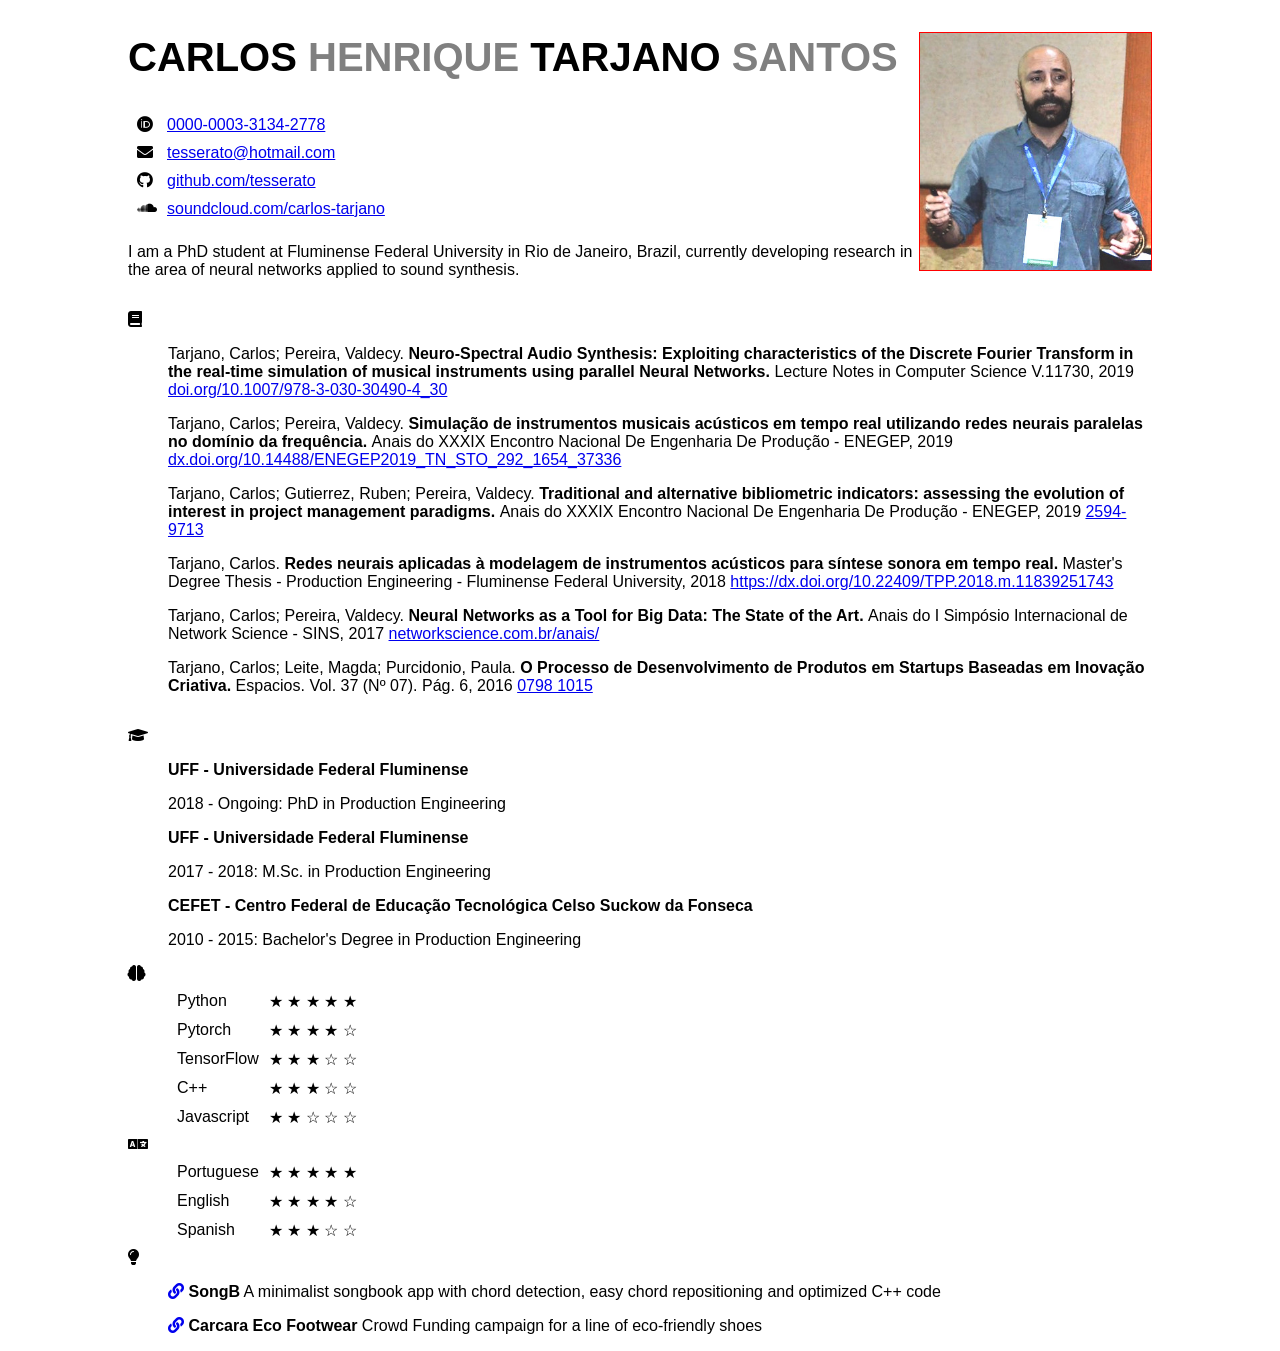
==== index.html @ 4f95ec46 "renamed the html entry point" ====
<!DOCTYPE html>
<!--[if lt IE 7]>      <html class="no-js lt-ie9 lt-ie8 lt-ie7"> <![endif]-->
<!--[if IE 7]>         <html class="no-js lt-ie9 lt-ie8"> <![endif]-->
<!--[if IE 8]>         <html class="no-js lt-ie9"> <![endif]-->
<meta name="viewport" content="width=device-width, initial-scale=1.0">
<html class="no-js">
<!--<![endif]-->

<head>
  <meta charset="utf-8">
  <meta http-equiv="X-UA-Compatible" content="IE=edge">
  <title>Carlos Tarjano's Resume</title>
  <meta name="Carlos Tarjano Resume" content="Carlos Tarjano Resume">
  <meta name="viewport" content="width=device-width, initial-scale=1">
  <link rel="stylesheet" href="Resume.css">
  <link rel="stylesheet" href="https://use.fontawesome.com/releases/v5.11.0/css/all.css">
</head>

<body>
  <div class="Top">
    <div class="Intro">
      <h1><span class="MainName">CARLOS</span> HENRIQUE <span class="MainName">TARJANO</span> SANTOS</h1>
      <table>
        <tr>
          <td><i class="fab fa-orcid"></i></td>
          <td><a href="https://orcid.org/0000-0003-3134-2778">0000-0003-3134-2778</a></td>
        </tr>
        <tr>
          <td><i class="fa fa-envelope"></i></td>
          <td><a href="mailto:tesserato@hotmail.com">tesserato@hotmail.com</a></td>
        </tr>
        <tr>
          <td><i class="fab fa-github"></i></td>
          <td><a href="https://github.com/tesserato">github.com/tesserato</a></td>
        </tr>
        <tr>
          <td><i class="fab fa-soundcloud"></i></td>
          <td><a href="https://soundcloud.com/carlos-tarjano">soundcloud.com/carlos-tarjano</a></td>
        </tr>
      </table>
      <p>
        I am a PhD student at Fluminense Federal University in Rio de Janeiro, Brazil, currently developing research in
        the area of ​​neural networks applied to sound synthesis.
      </p>
    </div>

    <div class="Photo">
      <img src="photo.jpg" alt="Profile Photo" id="pic" />
    </div>
  </div>

  <dl>
    <dt><i class="fas fa-book"></i></dt>
    <dd>
      <p>
        Tarjano, Carlos; Pereira, Valdecy.
        <strong>
          Neuro-Spectral Audio Synthesis: Exploiting characteristics of the Discrete Fourier Transform in the
          real-time simulation of musical instruments using parallel Neural Networks.
        </strong>
        Lecture Notes in Computer Science V.11730, 2019
        <a href="https://doi.org/10.1007/978-3-030-30490-4_30">doi.org/10.1007/978-3-030-30490-4_30</a>
      </p>
    </dd>

    <dd>
      <p>
        Tarjano, Carlos; Pereira, Valdecy.
        <strong>
          Simulação de instrumentos musicais acústicos em tempo real utilizando redes neurais paralelas no domínio da
          frequência.
        </strong>
        Anais do XXXIX Encontro Nacional De Engenharia De Produção - ENEGEP, 2019
        <a
          href="http://dx.doi.org/10.14488/ENEGEP2019_TN_STO_292_1654_37336">dx.doi.org/10.14488/ENEGEP2019_TN_STO_292_1654_37336</a>
      </p>
    </dd>

    <dd>
      <p>
        Tarjano, Carlos; Gutierrez, Ruben; Pereira, Valdecy.
        <strong>
          Traditional and alternative bibliometric indicators: assessing the evolution of interest in project management
          paradigms.
        </strong>
        Anais do XXXIX Encontro Nacional De Engenharia De Produção - ENEGEP, 2019
        <a
          href="http://www.abepro.org.br/publicacoes/index.asp?pesq=ok&ano=2019&area=&pchave=TRADITIONAL+AND+ALTERNATIVE+BIBLIOMETRIC+INDICATORS%3A+ASSESSING+THE+EVOLUTION+OF+INTEREST+IN+PROJECT+MANAGEMENT+PARADIGMS&autor=">2594-9713</a>
      </p>
    </dd>

    <dd>
      <p>
        Tarjano, Carlos.
        <strong>
          Redes neurais aplicadas à modelagem de instrumentos acústicos para síntese sonora em tempo real.
        </strong>
        Master's Degree Thesis - Production Engineering - Fluminense Federal University, 2018
        <a href="https://app.uff.br/riuff/handle/1/7613">https://dx.doi.org/10.22409/TPP.2018.m.11839251743</a>
      </p>
    </dd>

    <dd>
      <p>
        Tarjano, Carlos; Pereira, Valdecy.
        <strong>
          Neural Networks as a Tool for Big Data: The State of the Art.
        </strong>
        Anais do I Simpósio Internacional de Network Science - SINS, 2017
        <a href="http://networkscience.com.br/anais/">networkscience.com.br/anais/</a>
      </p>
    </dd>

    <dd>
      <p>
        Tarjano, Carlos; Leite, Magda; Purcidonio, Paula.
        <strong>
          O Processo de Desenvolvimento de Produtos em Startups Baseadas em Inovação Criativa.
        </strong>
        Espacios. Vol. 37 (Nº 07). Pág. 6, 2016
        <a href="http://www.revistaespacios.com/a16v37n07/16370706.html">0798 1015</a>
      </p>
    </dd>
  </dl>


  <div class="Other"></div>
  <dl>
    <dt><i class="fas fa-graduation-cap"></i></dt>
    <dd>
      <p><strong> UFF - Universidade Federal Fluminense</strong></p>
      <p>2018 - Ongoing: PhD in Production Engineering</p>

      <p><strong> UFF - Universidade Federal Fluminense</strong></p>
      <p>2017 - 2018: M.Sc. in Production Engineering</p>

      <p><strong> CEFET - Centro Federal de Educação Tecnológica Celso Suckow da Fonseca</strong></p>
      <p>2010 - 2015: Bachelor's Degree in Production Engineering</p>
    </dd>

    <dt><i class="fas fa-brain"></i></dt>
    <dd>
      <table>
        <tr>
          <td>
            Python
          </td>
          <td>
            &starf; &starf; &starf; &starf; &starf;
          </td>
        </tr>
        <tr>
          <td>
            Pytorch
          </td>
          <td>
            &starf; &starf; &starf; &starf; &star;
          </td>
        </tr>
        <tr>
          <td>
            TensorFlow
          </td>
          <td>
            &starf; &starf; &starf; &star; &star;
          </td>
        </tr>
        <tr>
          <td>
            C++
          </td>
          <td>
            &starf; &starf; &starf; &star; &star;
          </td>
        </tr>
        <tr>
          <td>
            Javascript
          </td>
          <td>
            &starf; &starf; &star; &star; &star;
          </td>
        </tr>
      </table>
    </dd>

    <dt><i class="fas fa-language"></i></dt>
    <dd>
      <table>
        <tr>
          <td>
            Portuguese
          </td>
          <td>
            &starf; &starf; &starf; &starf; &starf;
          </td>
        </tr>
        <tr>
          <td>
            English
          </td>
          <td>
            &starf; &starf; &starf; &starf; &star;
          </td>
        </tr>
        <tr>
          <td>
            Spanish
          </td>
          <td>
            &starf; &starf; &starf; &star; &star;
          </td>
        </tr>
      </table>
    </dd>


    <dt><i class="fas fa-lightbulb"></i></dt>
    <dd>
      <p>
        <a href="https://songbapp.github.io/"><i class="fas fa-link"></i></a>
        <strong> SongB</strong>
        A minimalist songbook app with chord detection, easy chord repositioning and optimized C++ code
      </p>
    </dd>

    <dd>
      <p>
        <a href="https://www.kickante.com.br/campanhas/pre-venda-carcara-eco-footwear"><i class="fas fa-link"></i></a>
        <strong> Carcara Eco Footwear</strong>
        Crowd Funding campaign for a line of eco-friendly shoes
      </p>
    </dd>
    </div>
    <!-- <script src="" async defer></script> -->
</body>

</html>
---- Resume.css ----
* {
  box-sizing: border-box;
}

body{
  margin-left: 10%;
  margin-right:10%;
  font-family: Arial, Helvetica, sans-serif;
  font-size: medium;
}
h1{
  font-size: 2.5em;
  color: gray;
}

.MainName{
  color: black;
}

.Top{
  display: flex;
  /* margin-left: 4%; */
  /* border: 3px solid red; */

}

.Intro{
  display: flex;
  flex-direction: column;
  justify-content: space-between;
  align-items: flex-start;
  /* border: 1px solid red; */
}

.Other{
  display: flex;
  flex-direction: column;
  justify-content: space-between;
  align-items: center;
  /* border: 1px solid red; */
}

.Photo{
  display: flex;
  justify-content:center;
  align-items: center;
}

img{
  width: 100%;
  /* float: left; */
  border: 1px solid red;
}

table{
  border-collapse: separate;
  border-spacing: 0.5em;
}


i:hover{
  color: blue;
}
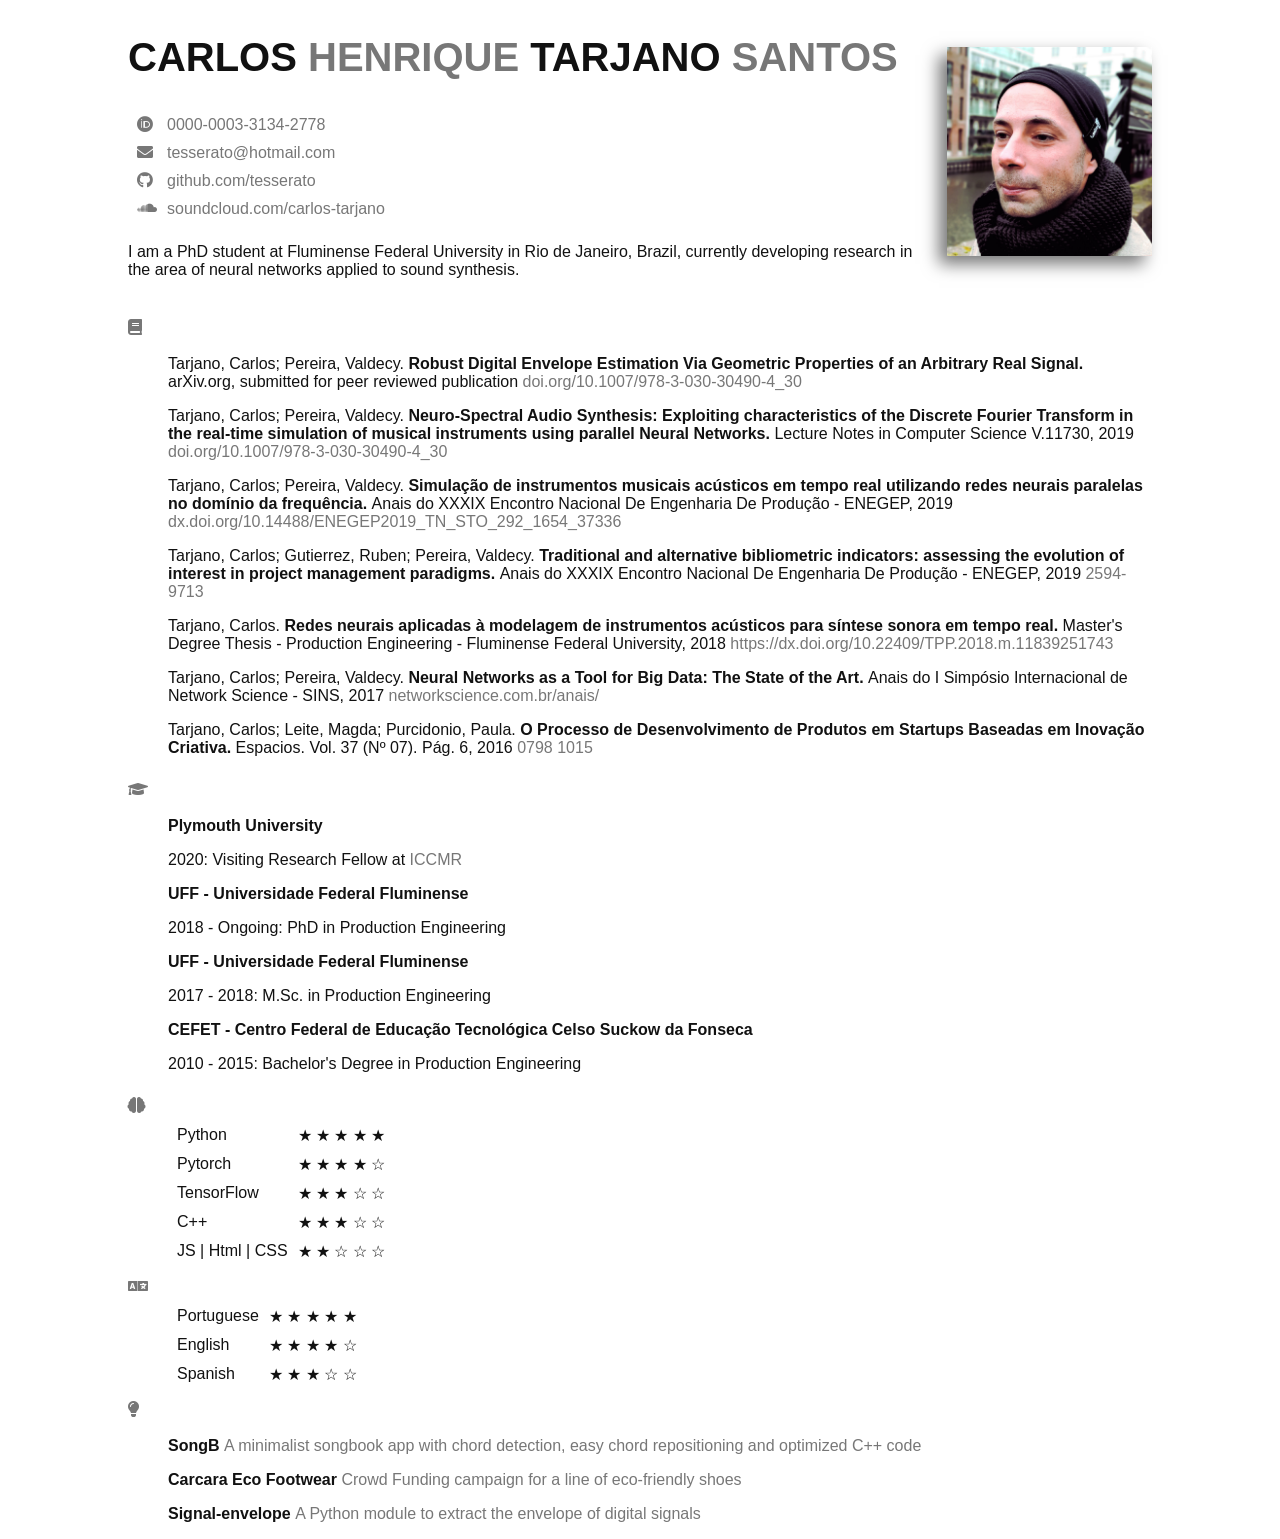
==== commit 1f981023: "added animation + new photo" ====
--- a/index.html
+++ b/index.html
@@ -19,7 +19,7 @@
 <body>
   <div class="Top">
     <div class="Intro">
-      <h1><span class="MainName">CARLOS</span> HENRIQUE <span class="MainName">TARJANO</span> SANTOS</h1>
+      <h1 class="Shadow"><span class="MainName">CARLOS</span> HENRIQUE <span class="MainName">TARJANO</span> SANTOS</h1>
       <table>
         <tr>
           <td><i class="fab fa-orcid"></i></td>
@@ -38,21 +38,33 @@
           <td><a href="https://soundcloud.com/carlos-tarjano">soundcloud.com/carlos-tarjano</a></td>
         </tr>
       </table>
-      <p>
+      <p class="Shadow">
         I am a PhD student at Fluminense Federal University in Rio de Janeiro, Brazil, currently developing research in
         the area of ​​neural networks applied to sound synthesis.
       </p>
     </div>
 
-    <div class="Photo">
-      <img src="photo.jpg" alt="Profile Photo" id="pic" />
-    </div>
+    <!-- <div class="Photo"> -->
+    <img src="photo.jpg" alt="Profile Photo" id="pic" />
+    <!-- </div> -->
   </div>
 
   <dl>
-    <dt><i class="fas fa-book"></i></dt>
-    <dd>
-      <p>
+    <dt><i class="fas fa-book"></i><span class="Explanations">PUBLICATIONS</span></dt>
+
+    <dd>
+      <p class="Shadow">
+        Tarjano, Carlos; Pereira, Valdecy.
+        <strong>
+          Robust Digital Envelope Estimation Via Geometric Properties of an Arbitrary Real Signal.
+        </strong>
+        arXiv.org, submitted for peer reviewed publication
+        <a href="https://arxiv.org/abs/2009.02860">doi.org/10.1007/978-3-030-30490-4_30</a>
+      </p>
+    </dd>
+
+    <dd>
+      <p class="Shadow">
         Tarjano, Carlos; Pereira, Valdecy.
         <strong>
           Neuro-Spectral Audio Synthesis: Exploiting characteristics of the Discrete Fourier Transform in the
@@ -64,7 +76,7 @@
     </dd>
 
     <dd>
-      <p>
+      <p class="Shadow">
         Tarjano, Carlos; Pereira, Valdecy.
         <strong>
           Simulação de instrumentos musicais acústicos em tempo real utilizando redes neurais paralelas no domínio da
@@ -77,7 +89,7 @@
     </dd>
 
     <dd>
-      <p>
+      <p class="Shadow">
         Tarjano, Carlos; Gutierrez, Ruben; Pereira, Valdecy.
         <strong>
           Traditional and alternative bibliometric indicators: assessing the evolution of interest in project management
@@ -90,7 +102,7 @@
     </dd>
 
     <dd>
-      <p>
+      <p class="Shadow">
         Tarjano, Carlos.
         <strong>
           Redes neurais aplicadas à modelagem de instrumentos acústicos para síntese sonora em tempo real.
@@ -101,7 +113,7 @@
     </dd>
 
     <dd>
-      <p>
+      <p class="Shadow">
         Tarjano, Carlos; Pereira, Valdecy.
         <strong>
           Neural Networks as a Tool for Big Data: The State of the Art.
@@ -112,7 +124,7 @@
     </dd>
 
     <dd>
-      <p>
+      <p class="Shadow">
         Tarjano, Carlos; Leite, Magda; Purcidonio, Paula.
         <strong>
           O Processo de Desenvolvimento de Produtos em Startups Baseadas em Inovação Criativa.
@@ -124,24 +136,35 @@
   </dl>
 
 
-  <div class="Other"></div>
   <dl>
-    <dt><i class="fas fa-graduation-cap"></i></dt>
-    <dd>
-      <p><strong> UFF - Universidade Federal Fluminense</strong></p>
-      <p>2018 - Ongoing: PhD in Production Engineering</p>
-
-      <p><strong> UFF - Universidade Federal Fluminense</strong></p>
-      <p>2017 - 2018: M.Sc. in Production Engineering</p>
-
-      <p><strong> CEFET - Centro Federal de Educação Tecnológica Celso Suckow da Fonseca</strong></p>
-      <p>2010 - 2015: Bachelor's Degree in Production Engineering</p>
-    </dd>
-
-    <dt><i class="fas fa-brain"></i></dt>
+    <dt><i class="fas fa-graduation-cap"></i><span class="Explanations">EDUCATION</span></dt>
+    <dd>
+      <div class="Shadow">
+        <p><strong> Plymouth University</strong></p>
+        <p>2020: Visiting Research Fellow at <a
+            href="http://cmr.soc.plymouth.ac.uk/index.php/carlos-tarjano-santos/">ICCMR</a></p>
+      </div>
+
+      <div class="Shadow">
+        <p><strong> UFF - Universidade Federal Fluminense</strong></p>
+        <p>2018 - Ongoing: PhD in Production Engineering</p>
+      </div>
+
+      <div class="Shadow">
+        <p><strong> UFF - Universidade Federal Fluminense</strong></p>
+        <p>2017 - 2018: M.Sc. in Production Engineering</p>
+      </div>
+
+      <div class="Shadow">
+        <p><strong> CEFET - Centro Federal de Educação Tecnológica Celso Suckow da Fonseca</strong></p>
+        <p>2010 - 2015: Bachelor's Degree in Production Engineering</p>
+      </div>
+    </dd>
+
+    <dt><i class="fas fa-brain"></i><span class="Explanations">SKILLS</span></dt>
     <dd>
       <table>
-        <tr>
+        <tr class="Shadow">
           <td>
             Python
           </td>
@@ -149,7 +172,7 @@
             &starf; &starf; &starf; &starf; &starf;
           </td>
         </tr>
-        <tr>
+        <tr class="Shadow">
           <td>
             Pytorch
           </td>
@@ -157,7 +180,7 @@
             &starf; &starf; &starf; &starf; &star;
           </td>
         </tr>
-        <tr>
+        <tr class="Shadow">
           <td>
             TensorFlow
           </td>
@@ -165,7 +188,7 @@
             &starf; &starf; &starf; &star; &star;
           </td>
         </tr>
-        <tr>
+        <tr class="Shadow">
           <td>
             C++
           </td>
@@ -173,9 +196,9 @@
             &starf; &starf; &starf; &star; &star;
           </td>
         </tr>
-        <tr>
-          <td>
-            Javascript
+        <tr class="Shadow">
+          <td>
+            JS | Html | CSS
           </td>
           <td>
             &starf; &starf; &star; &star; &star;
@@ -184,10 +207,10 @@
       </table>
     </dd>
 
-    <dt><i class="fas fa-language"></i></dt>
+    <dt><i class="fas fa-language"></i><span class="Explanations">LANGUAGES</span></dt>
     <dd>
       <table>
-        <tr>
+        <tr class="Shadow">
           <td>
             Portuguese
           </td>
@@ -195,7 +218,7 @@
             &starf; &starf; &starf; &starf; &starf;
           </td>
         </tr>
-        <tr>
+        <tr class="Shadow">
           <td>
             English
           </td>
@@ -203,7 +226,7 @@
             &starf; &starf; &starf; &starf; &star;
           </td>
         </tr>
-        <tr>
+        <tr class="Shadow">
           <td>
             Spanish
           </td>
@@ -215,22 +238,31 @@
     </dd>
 
 
-    <dt><i class="fas fa-lightbulb"></i></dt>
-    <dd>
-      <p>
-        <a href="https://songbapp.github.io/"><i class="fas fa-link"></i></a>
-        <strong> SongB</strong>
-        A minimalist songbook app with chord detection, easy chord repositioning and optimized C++ code
-      </p>
-    </dd>
-
-    <dd>
-      <p>
-        <a href="https://www.kickante.com.br/campanhas/pre-venda-carcara-eco-footwear"><i class="fas fa-link"></i></a>
-        <strong> Carcara Eco Footwear</strong>
-        Crowd Funding campaign for a line of eco-friendly shoes
-      </p>
-    </dd>
+    <dt><i class="fas fa-lightbulb"></i><span class="Explanations">PROJECTS</span></dt>
+    <dd>
+      <p class="Shadow">
+        <strong> SongB </strong>
+        <a href="https://songbapp.github.io/">A minimalist songbook app with chord detection, easy chord repositioning
+          and optimized C++ code</a>
+      </p>
+    </dd>
+
+    <dd>
+      <p class="Shadow">
+        <strong> Carcara Eco Footwear </strong>
+        <a href="https://www.kickante.com.br/campanhas/pre-venda-carcara-eco-footwear">Crowd Funding campaign for a line
+          of eco-friendly shoes</a>
+      </p>
+    </dd>
+
+    <dd>
+      <p class="Shadow">
+        <strong> Signal-envelope </strong>
+        <a href="https://pypi.org/project/signal-envelope/">A Python module to extract the envelope of digital
+          signals</a>
+      </p>
+    </dd>
+
     </div>
     <!-- <script src="" async defer></script> -->
 </body>
--- a/Resume.css
+++ b/Resume.css
@@ -1,27 +1,41 @@
+:root {
+  --background-color: white;
+  --font_color_dark:rgb(17, 17, 17);
+  --font_color_light:rgb(119, 119, 119);
+  --shadow: rgba(119, 119, 119, 0.877);
+}
+
+
 * {
   box-sizing: border-box;
 }
 
 body{
+  background-color:var(--background-color);
   margin-left: 10%;
   margin-right:10%;
   font-family: Arial, Helvetica, sans-serif;
   font-size: medium;
+  color:var(--font_color_dark);
 }
 h1{
   font-size: 2.5em;
-  color: gray;
+  color:var(--font_color_light);
 }
 
 .MainName{
-  color: black;
+  color: var(--font_color_dark);
+  animation-name: lighttodark;
+  animation-duration: 30s;
+  animation-timing-function: ease-in;
 }
 
 .Top{
   display: flex;
+  /* border: 1px solid red; */
+  /* background-color:var(--background-color);   */
+  /* border: 1em solid var(--background-color); */
   /* margin-left: 4%; */
-  /* border: 3px solid red; */
-
 }
 
 .Intro{
@@ -30,26 +44,24 @@
   justify-content: space-between;
   align-items: flex-start;
   /* border: 1px solid red; */
-}
-
-.Other{
-  display: flex;
-  flex-direction: column;
-  justify-content: space-between;
-  align-items: center;
-  /* border: 1px solid red; */
-}
-
-.Photo{
-  display: flex;
-  justify-content:center;
-  align-items: center;
+  /* margin-left: 1em; */
+  margin-right:1em;
 }
 
 img{
-  width: 100%;
-  /* float: left; */
-  border: 1px solid red;
+  margin: auto;
+  height: 20%;
+  width: 20%;
+  box-shadow: -0.5em 0.5em 1em var(--font_color_light);
+  transition: all .8s ease-in-out;
+
+}
+
+img:hover{
+  box-shadow: none;
+  filter: sepia(1) blur(0.02em);
+  height: 19.9%;
+  width: 19.9%;
 }
 
 table{
@@ -57,8 +69,64 @@
   border-spacing: 0.5em;
 }
 
-
-i:hover{
-  color: blue;
+.Shadow{
+  transition: all .8s ease-in-out;
 }
 
+.Shadow:hover{
+  /* background-color: var(--highlight); */
+  text-shadow: -0.05em 0.05em 0.07em var(--font_color_light);
+}
+
+i{
+  color:var(--font_color_light);
+  transition: transform .8s ease-in-out;
+}
+
+i:hover {
+  transform: rotate(360deg);
+}
+
+a {
+  color:var(--font_color_light);
+  text-decoration: none;
+  transition: color .4s ease-in-out;
+}
+
+a:hover{
+  color:var(--font_color_dark);
+}
+
+.Explanations{
+  /* border: 1px solid red; */
+  margin-left: 1em;
+  font-size: x-large;
+  letter-spacing: .3em;
+  color:var(--background-color);
+  /* animation: */
+  animation-name: fade;
+  animation-duration: 10s;
+  animation-delay: 2s;
+  animation-timing-function: ease;
+
+  transition: all .4s ease-in-out;
+}
+
+.Explanations:hover{
+  color:var(--font_color_light);
+  letter-spacing: .7em;
+}
+
+@keyframes fade {
+  0%   {color:var(--background-color);}
+  10%  {color:var(--font_color_dark);}
+  25%  {color:var(--font_color_dark);}
+  50%  {color:var(--font_color_light);}
+  100% {color:var(--background-color);}
+}
+
+@keyframes lighttodark {
+  0%   {color:var(--font_color_light);}
+  100% {color:var(--font_color_dark);}
+
+}
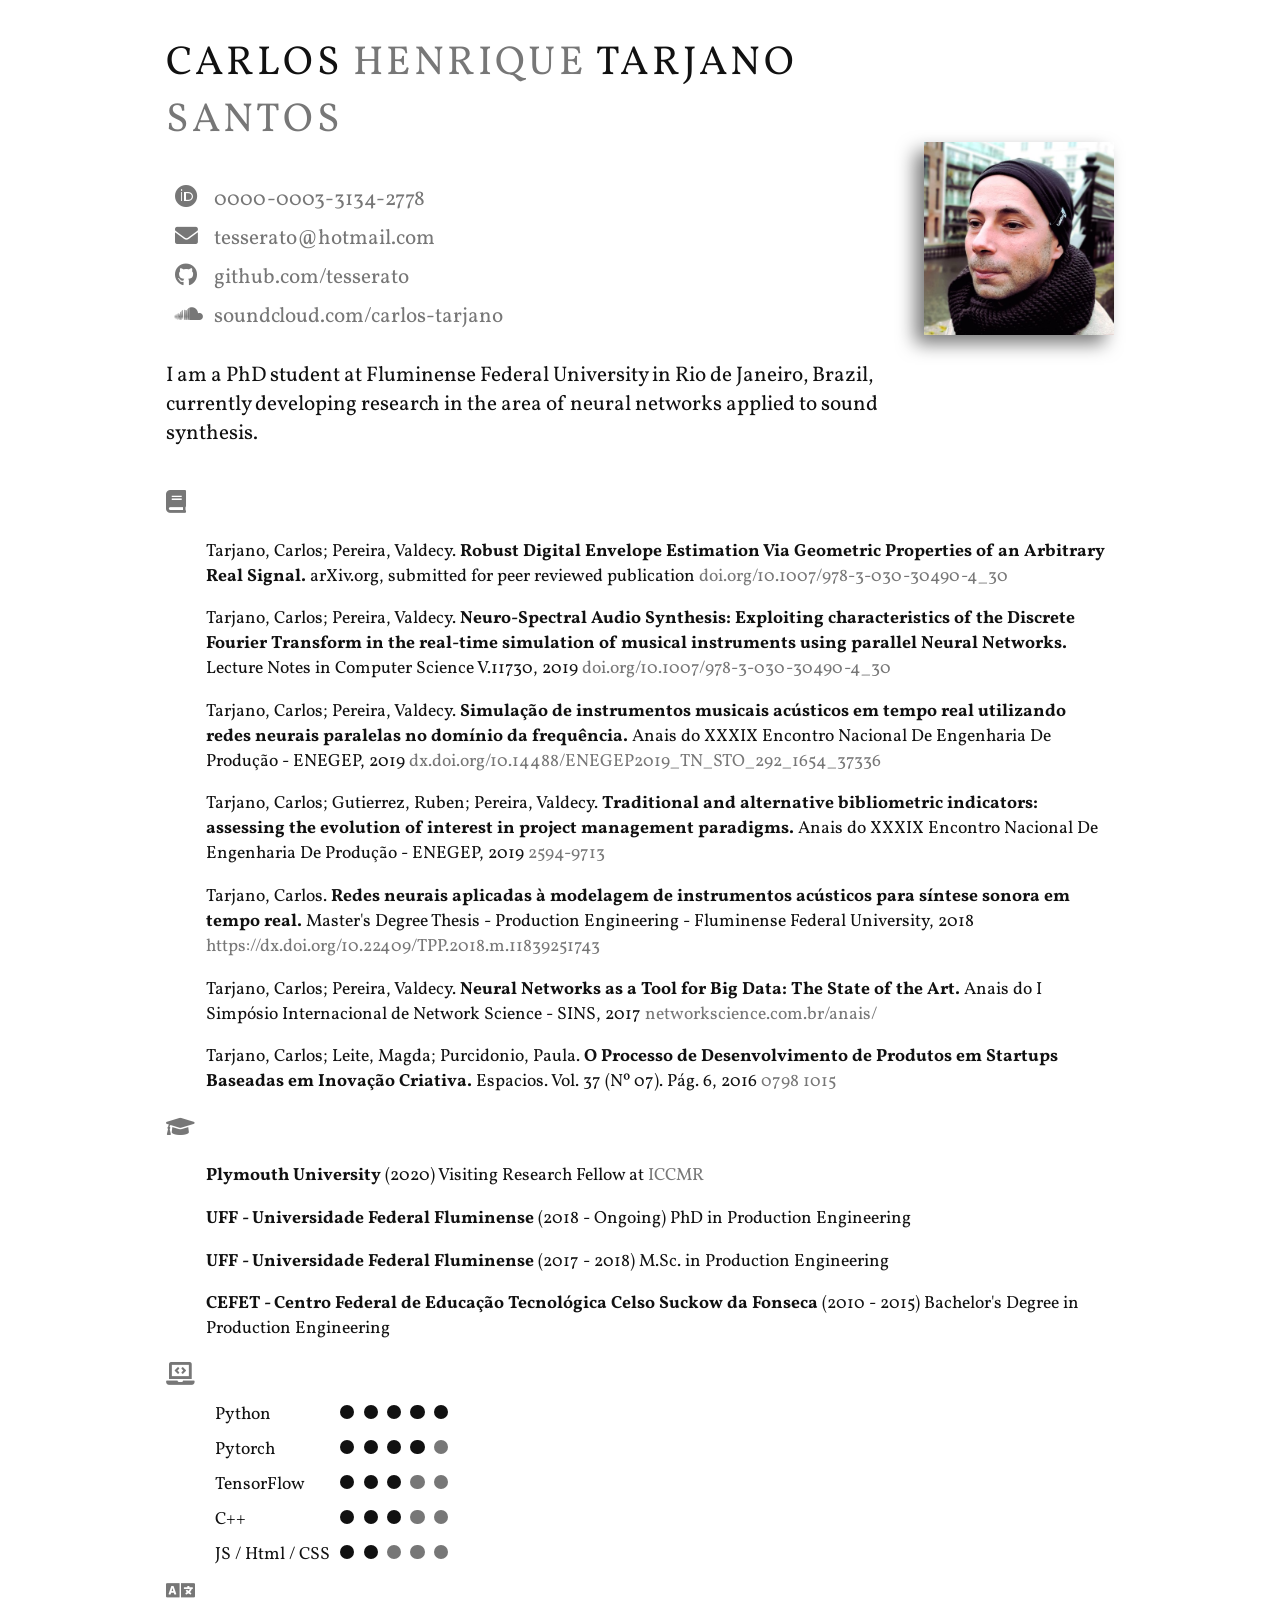
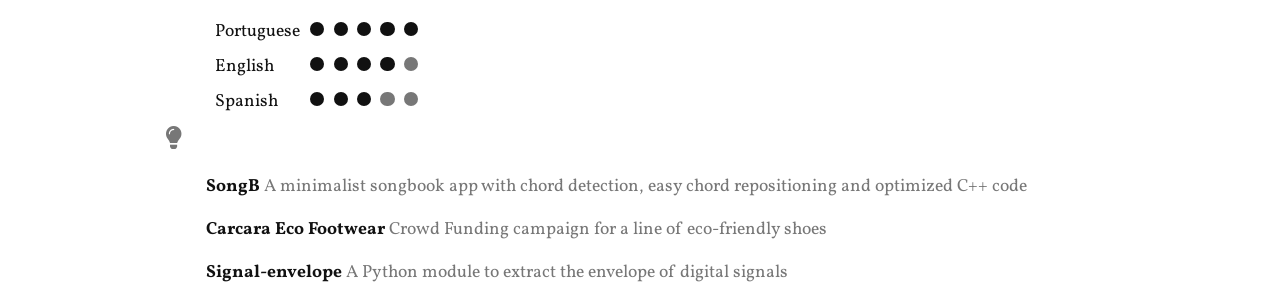
==== commit be1d9ab5: "changed to google fonts + minor refinements" ====
--- a/index.html
+++ b/index.html
@@ -8,11 +8,23 @@
 
 <head>
   <meta charset="utf-8">
-  <meta http-equiv="X-UA-Compatible" content="IE=edge">
+  <!-- <meta http-equiv="X-UA-Compatible" content="IE=edge"> -->
   <title>Carlos Tarjano's Resume</title>
   <meta name="Carlos Tarjano Resume" content="Carlos Tarjano Resume">
   <meta name="viewport" content="width=device-width, initial-scale=1">
   <link rel="stylesheet" href="Resume.css">
+
+  <!-- <link href="https://fonts.googleapis.com/css2?family=Quicksand:wght@500&display=swap" rel="stylesheet"> -->
+  <!-- <link href="https://fonts.googleapis.com/css2?family=Josefin+Sans:wght@500&display=swap" rel="stylesheet"> -->
+  <!-- <link href="https://fonts.googleapis.com/css2?family=Bitter:wght@300;400&display=swap" rel="stylesheet"> -->
+  <!-- <link href="https://fonts.googleapis.com/css2?family=Comfortaa:wght@300;400&display=swap" rel="stylesheet"> -->
+  <!-- <link href="https://fonts.googleapis.com/css2?family=Merriweather+Sans:wght@300;400&display=swap" rel="stylesheet"> -->
+  <link href="https://fonts.googleapis.com/css2?family=Vollkorn&display=swap" rel="stylesheet">
+
+
+
+
+
   <link rel="stylesheet" href="https://use.fontawesome.com/releases/v5.11.0/css/all.css">
 </head>
 
@@ -23,35 +35,31 @@
       <table>
         <tr>
           <td><i class="fab fa-orcid"></i></td>
-          <td><a href="https://orcid.org/0000-0003-3134-2778">0000-0003-3134-2778</a></td>
+          <td class="Contact"><a href="https://orcid.org/0000-0003-3134-2778" target="_blank">0000-0003-3134-2778</a></td>
         </tr>
         <tr>
           <td><i class="fa fa-envelope"></i></td>
-          <td><a href="mailto:tesserato@hotmail.com">tesserato@hotmail.com</a></td>
+          <td class="Contact"><a href="mailto:tesserato@hotmail.com" target="_blank">tesserato@hotmail.com</a></td>
         </tr>
         <tr>
           <td><i class="fab fa-github"></i></td>
-          <td><a href="https://github.com/tesserato">github.com/tesserato</a></td>
+          <td class="Contact"><a href="https://github.com/tesserato" target="_blank">github.com/tesserato</a></td>
         </tr>
         <tr>
           <td><i class="fab fa-soundcloud"></i></td>
-          <td><a href="https://soundcloud.com/carlos-tarjano">soundcloud.com/carlos-tarjano</a></td>
+          <td class="Contact"><a href="https://soundcloud.com/carlos-tarjano" target="_blank">soundcloud.com/carlos-tarjano</a></td>
         </tr>
       </table>
-      <p class="Shadow">
+      <p class="Contact Shadow">
         I am a PhD student at Fluminense Federal University in Rio de Janeiro, Brazil, currently developing research in
         the area of ​​neural networks applied to sound synthesis.
       </p>
     </div>
-
-    <!-- <div class="Photo"> -->
     <img src="photo.jpg" alt="Profile Photo" id="pic" />
-    <!-- </div> -->
   </div>
 
   <dl>
     <dt><i class="fas fa-book"></i><span class="Explanations">PUBLICATIONS</span></dt>
-
     <dd>
       <p class="Shadow">
         Tarjano, Carlos; Pereira, Valdecy.
@@ -59,7 +67,8 @@
           Robust Digital Envelope Estimation Via Geometric Properties of an Arbitrary Real Signal.
         </strong>
         arXiv.org, submitted for peer reviewed publication
-        <a href="https://arxiv.org/abs/2009.02860">doi.org/10.1007/978-3-030-30490-4_30</a>
+        <a href="https://arxiv.org/abs/2009.02860" target="_blank"
+          target="_blank">doi.org/10.1007/978-3-030-30490-4_30</a>
       </p>
     </dd>
 
@@ -71,7 +80,8 @@
           real-time simulation of musical instruments using parallel Neural Networks.
         </strong>
         Lecture Notes in Computer Science V.11730, 2019
-        <a href="https://doi.org/10.1007/978-3-030-30490-4_30">doi.org/10.1007/978-3-030-30490-4_30</a>
+        <a href="https://doi.org/10.1007/978-3-030-30490-4_30" target="_blank"
+          target="_blank">doi.org/10.1007/978-3-030-30490-4_30</a>
       </p>
     </dd>
 
@@ -83,8 +93,8 @@
           frequência.
         </strong>
         Anais do XXXIX Encontro Nacional De Engenharia De Produção - ENEGEP, 2019
-        <a
-          href="http://dx.doi.org/10.14488/ENEGEP2019_TN_STO_292_1654_37336">dx.doi.org/10.14488/ENEGEP2019_TN_STO_292_1654_37336</a>
+        <a href="http://dx.doi.org/10.14488/ENEGEP2019_TN_STO_292_1654_37336" target="_blank"
+          target="_blank">dx.doi.org/10.14488/ENEGEP2019_TN_STO_292_1654_37336</a>
       </p>
     </dd>
 
@@ -96,8 +106,8 @@
           paradigms.
         </strong>
         Anais do XXXIX Encontro Nacional De Engenharia De Produção - ENEGEP, 2019
-        <a
-          href="http://www.abepro.org.br/publicacoes/index.asp?pesq=ok&ano=2019&area=&pchave=TRADITIONAL+AND+ALTERNATIVE+BIBLIOMETRIC+INDICATORS%3A+ASSESSING+THE+EVOLUTION+OF+INTEREST+IN+PROJECT+MANAGEMENT+PARADIGMS&autor=">2594-9713</a>
+        <a href="http://www.abepro.org.br/publicacoes/index.asp?pesq=ok&ano=2019&area=&pchave=TRADITIONAL+AND+ALTERNATIVE+BIBLIOMETRIC+INDICATORS%3A+ASSESSING+THE+EVOLUTION+OF+INTEREST+IN+PROJECT+MANAGEMENT+PARADIGMS&autor="
+          target="_blank" target="_blank">2594-9713</a>
       </p>
     </dd>
 
@@ -108,7 +118,8 @@
           Redes neurais aplicadas à modelagem de instrumentos acústicos para síntese sonora em tempo real.
         </strong>
         Master's Degree Thesis - Production Engineering - Fluminense Federal University, 2018
-        <a href="https://app.uff.br/riuff/handle/1/7613">https://dx.doi.org/10.22409/TPP.2018.m.11839251743</a>
+        <a href="https://app.uff.br/riuff/handle/1/7613"
+          target="_blank">https://dx.doi.org/10.22409/TPP.2018.m.11839251743</a>
       </p>
     </dd>
 
@@ -119,7 +130,7 @@
           Neural Networks as a Tool for Big Data: The State of the Art.
         </strong>
         Anais do I Simpósio Internacional de Network Science - SINS, 2017
-        <a href="http://networkscience.com.br/anais/">networkscience.com.br/anais/</a>
+        <a href="http://networkscience.com.br/anais/" target="_blank">networkscience.com.br/anais/</a>
       </p>
     </dd>
 
@@ -130,136 +141,135 @@
           O Processo de Desenvolvimento de Produtos em Startups Baseadas em Inovação Criativa.
         </strong>
         Espacios. Vol. 37 (Nº 07). Pág. 6, 2016
-        <a href="http://www.revistaespacios.com/a16v37n07/16370706.html">0798 1015</a>
+        <a href="http://www.revistaespacios.com/a16v37n07/16370706.html" target="_blank">0798 1015</a>
       </p>
     </dd>
   </dl>
-
 
   <dl>
     <dt><i class="fas fa-graduation-cap"></i><span class="Explanations">EDUCATION</span></dt>
     <dd>
       <div class="Shadow">
-        <p><strong> Plymouth University</strong></p>
-        <p>2020: Visiting Research Fellow at <a
-            href="http://cmr.soc.plymouth.ac.uk/index.php/carlos-tarjano-santos/">ICCMR</a></p>
-      </div>
-
-      <div class="Shadow">
-        <p><strong> UFF - Universidade Federal Fluminense</strong></p>
-        <p>2018 - Ongoing: PhD in Production Engineering</p>
-      </div>
-
-      <div class="Shadow">
-        <p><strong> UFF - Universidade Federal Fluminense</strong></p>
-        <p>2017 - 2018: M.Sc. in Production Engineering</p>
-      </div>
-
-      <div class="Shadow">
-        <p><strong> CEFET - Centro Federal de Educação Tecnológica Celso Suckow da Fonseca</strong></p>
-        <p>2010 - 2015: Bachelor's Degree in Production Engineering</p>
-      </div>
-    </dd>
-
-    <dt><i class="fas fa-brain"></i><span class="Explanations">SKILLS</span></dt>
+        <p><strong> Plymouth University</strong> (2020) Visiting Research Fellow at <a href="http://cmr.soc.plymouth.ac.uk/index.php/carlos-tarjano-santos/" target="_blank">ICCMR</a></p>
+      </div>
+
+      <div class="Shadow">
+        <p><strong> UFF - Universidade Federal Fluminense</strong> (2018 - Ongoing) PhD in Production Engineering</p>
+      </div>
+
+      <div class="Shadow">
+        <p><strong> UFF - Universidade Federal Fluminense</strong> (2017 - 2018) M.Sc. in Production Engineering</p>
+      </div>
+
+      <div class="Shadow">
+        <p><strong> CEFET - Centro Federal de Educação Tecnológica Celso Suckow da Fonseca</strong> (2010 - 2015) Bachelor's Degree in Production Engineering</p>
+      </div>
+    </dd>
+
+    <dt><i class="fas fa-laptop-code"></i><span class="Explanations">SKILLS</span></dt>
+    <dd>
+      <table>        
+        <tr class="Shadow">
+          <td>
+            Python
+          </td>
+          <td>
+            <span class="cf"></span> <span class="cf"></span> <span class="cf"></span> <span class="cf"></span> <span class="cf"></span>
+          </td>
+        </tr>
+
+        <tr class="Shadow">
+          <td>
+            Pytorch
+          </td>
+          <td>
+            <span class="cf"></span> <span class="cf"></span> <span class="cf"></span> <span class="cf"></span> <span class="ce"></span>
+          </td>
+        </tr>
+
+        <tr class="Shadow">
+          <td>
+            TensorFlow
+          </td>
+          <td>
+            <span class="cf"></span> <span class="cf"></span> <span class="cf"></span> <span class="ce"></span> <span class="ce"></span>
+          </td>
+        </tr>
+
+        <tr class="Shadow">
+          <td>
+            C++
+          </td>
+          <td>
+            <span class="cf"></span> <span class="cf"></span> <span class="cf"></span> <span class="ce"></span> <span class="ce"></span>
+          </td>
+        </tr>
+        <tr class="Shadow">
+          <td>
+            JS / Html / CSS
+          </td>
+          <td>
+            <span class="cf"></span> <span class="cf"></span> <span class="ce"></span> <span class="ce"></span> <span class="ce"></span>
+          </td>
+        </tr>
+      </table>
+    </dd>
+
+    <dt><i class="fas fa-language"></i><span class="Explanations">LANGUAGES</span></dt>
     <dd>
       <table>
         <tr class="Shadow">
           <td>
-            Python
-          </td>
-          <td>
-            &starf; &starf; &starf; &starf; &starf;
-          </td>
-        </tr>
-        <tr class="Shadow">
-          <td>
-            Pytorch
-          </td>
-          <td>
-            &starf; &starf; &starf; &starf; &star;
-          </td>
-        </tr>
-        <tr class="Shadow">
-          <td>
-            TensorFlow
-          </td>
-          <td>
-            &starf; &starf; &starf; &star; &star;
-          </td>
-        </tr>
-        <tr class="Shadow">
-          <td>
-            C++
-          </td>
-          <td>
-            &starf; &starf; &starf; &star; &star;
-          </td>
-        </tr>
-        <tr class="Shadow">
-          <td>
-            JS | Html | CSS
-          </td>
-          <td>
-            &starf; &starf; &star; &star; &star;
+            Portuguese
+          </td>
+          <td>
+            <span class="cf"></span> <span class="cf"></span> <span class="cf"></span> <span class="cf"></span> <span class="cf"></span>
+          </td>
+        </tr>
+
+        <tr class="Shadow">
+          <td>
+            English
+          </td>
+          <td>
+            <span class="cf"></span> <span class="cf"></span> <span class="cf"></span> <span class="cf"></span> <span class="ce"></span>
+          </td>
+        </tr>
+
+        <tr class="Shadow">
+          <td>
+            Spanish
+          </td>
+          <td>
+            <span class="cf"></span> <span class="cf"></span> <span class="cf"></span> <span class="ce"></span></span> <span class="ce"></span></span>
           </td>
         </tr>
       </table>
     </dd>
 
-    <dt><i class="fas fa-language"></i><span class="Explanations">LANGUAGES</span></dt>
-    <dd>
-      <table>
-        <tr class="Shadow">
-          <td>
-            Portuguese
-          </td>
-          <td>
-            &starf; &starf; &starf; &starf; &starf;
-          </td>
-        </tr>
-        <tr class="Shadow">
-          <td>
-            English
-          </td>
-          <td>
-            &starf; &starf; &starf; &starf; &star;
-          </td>
-        </tr>
-        <tr class="Shadow">
-          <td>
-            Spanish
-          </td>
-          <td>
-            &starf; &starf; &starf; &star; &star;
-          </td>
-        </tr>
-      </table>
-    </dd>
-
 
     <dt><i class="fas fa-lightbulb"></i><span class="Explanations">PROJECTS</span></dt>
     <dd>
       <p class="Shadow">
         <strong> SongB </strong>
-        <a href="https://songbapp.github.io/">A minimalist songbook app with chord detection, easy chord repositioning
-          and optimized C++ code</a>
+        <a href="https://songbapp.github.io/" target="_blank">A minimalist songbook app with chord detection, easy chord
+          repositioning and optimized C++ code</a>
       </p>
     </dd>
 
     <dd>
       <p class="Shadow">
         <strong> Carcara Eco Footwear </strong>
-        <a href="https://www.kickante.com.br/campanhas/pre-venda-carcara-eco-footwear">Crowd Funding campaign for a line
-          of eco-friendly shoes</a>
+        <a href="https://www.kickante.com.br/campanhas/pre-venda-carcara-eco-footwear" target="_blank">Crowd Funding
+          campaign for a line of eco-friendly shoes</a>
       </p>
     </dd>
 
     <dd>
       <p class="Shadow">
         <strong> Signal-envelope </strong>
-        <a href="https://pypi.org/project/signal-envelope/">A Python module to extract the envelope of digital
-          signals</a>
+        <a href="https://pypi.org/project/signal-envelope/" target="_blank">A Python module to extract the envelope of
+          digital signals</a>
       </p>
     </dd>
 
--- a/Resume.css
+++ b/Resume.css
@@ -8,18 +8,29 @@
 
 * {
   box-sizing: border-box;
+  /* border: 1px solid red; */
 }
 
 body{
   background-color:var(--background-color);
-  margin-left: 10%;
-  margin-right:10%;
-  font-family: Arial, Helvetica, sans-serif;
-  font-size: medium;
+  margin-left: 13%;
+  margin-right:13%;
+
+  /* font-family: 'Quicksand', sans-serif; */
+  /* font-family: 'Josefin Sans', sans-serif; */
+  /* font-family: 'Bitter', serif; */
+  /* font-family: 'Comfortaa', cursive; */
+  /* font-family: 'Merriweather Sans', sans-serif; */
+  font-family: 'Vollkorn', serif;
+
+  font-size: 1.1em;
   color:var(--font_color_dark);
 }
+
 h1{
-  font-size: 2.5em;
+  font-size: 2.3em;
+  font-weight: 100;
+  letter-spacing: .08em;
   color:var(--font_color_light);
 }
 
@@ -32,10 +43,13 @@
 
 .Top{
   display: flex;
-  /* border: 1px solid red; */
   /* background-color:var(--background-color);   */
   /* border: 1em solid var(--background-color); */
   /* margin-left: 4%; */
+}
+
+.Contact{
+  font-size: 1.2em;
 }
 
 .Intro{
@@ -70,17 +84,20 @@
 }
 
 .Shadow{
+  /* padding: .01em; */
   transition: all .8s ease-in-out;
 }
 
 .Shadow:hover{
   /* background-color: var(--highlight); */
-  text-shadow: -0.05em 0.05em 0.07em var(--font_color_light);
+  text-shadow: -0.04em 0.04em 0.04em var(--font_color_light);
 }
 
 i{
+  font-size: 1.3em;
   color:var(--font_color_light);
   transition: transform .8s ease-in-out;
+  margin: auto;
 }
 
 i:hover {
@@ -98,12 +115,14 @@
 }
 
 .Explanations{
-  /* border: 1px solid red; */
+  margin-top: auto;
+  margin-bottom: auto;
   margin-left: 1em;
+  padding-right: 30%;
   font-size: x-large;
   letter-spacing: .3em;
   color:var(--background-color);
-  /* animation: */
+
   animation-name: fade;
   animation-duration: 10s;
   animation-delay: 2s;
@@ -117,6 +136,24 @@
   letter-spacing: .7em;
 }
 
+.cf{
+  height: .8em;
+  width: .8em;
+  border-radius: .8em;
+  background-color: var(--font_color_dark);
+  display: inline-block;
+  margin-right: .3em;
+}
+
+.ce{
+  height: .8em;
+  width: .8em;
+  border-radius: .8em;
+  background-color: var(--font_color_light);
+  display: inline-block;
+  margin-right: .3em;
+}
+
 @keyframes fade {
   0%   {color:var(--background-color);}
   10%  {color:var(--font_color_dark);}
@@ -128,5 +165,4 @@
 @keyframes lighttodark {
   0%   {color:var(--font_color_light);}
   100% {color:var(--font_color_dark);}
-
 }
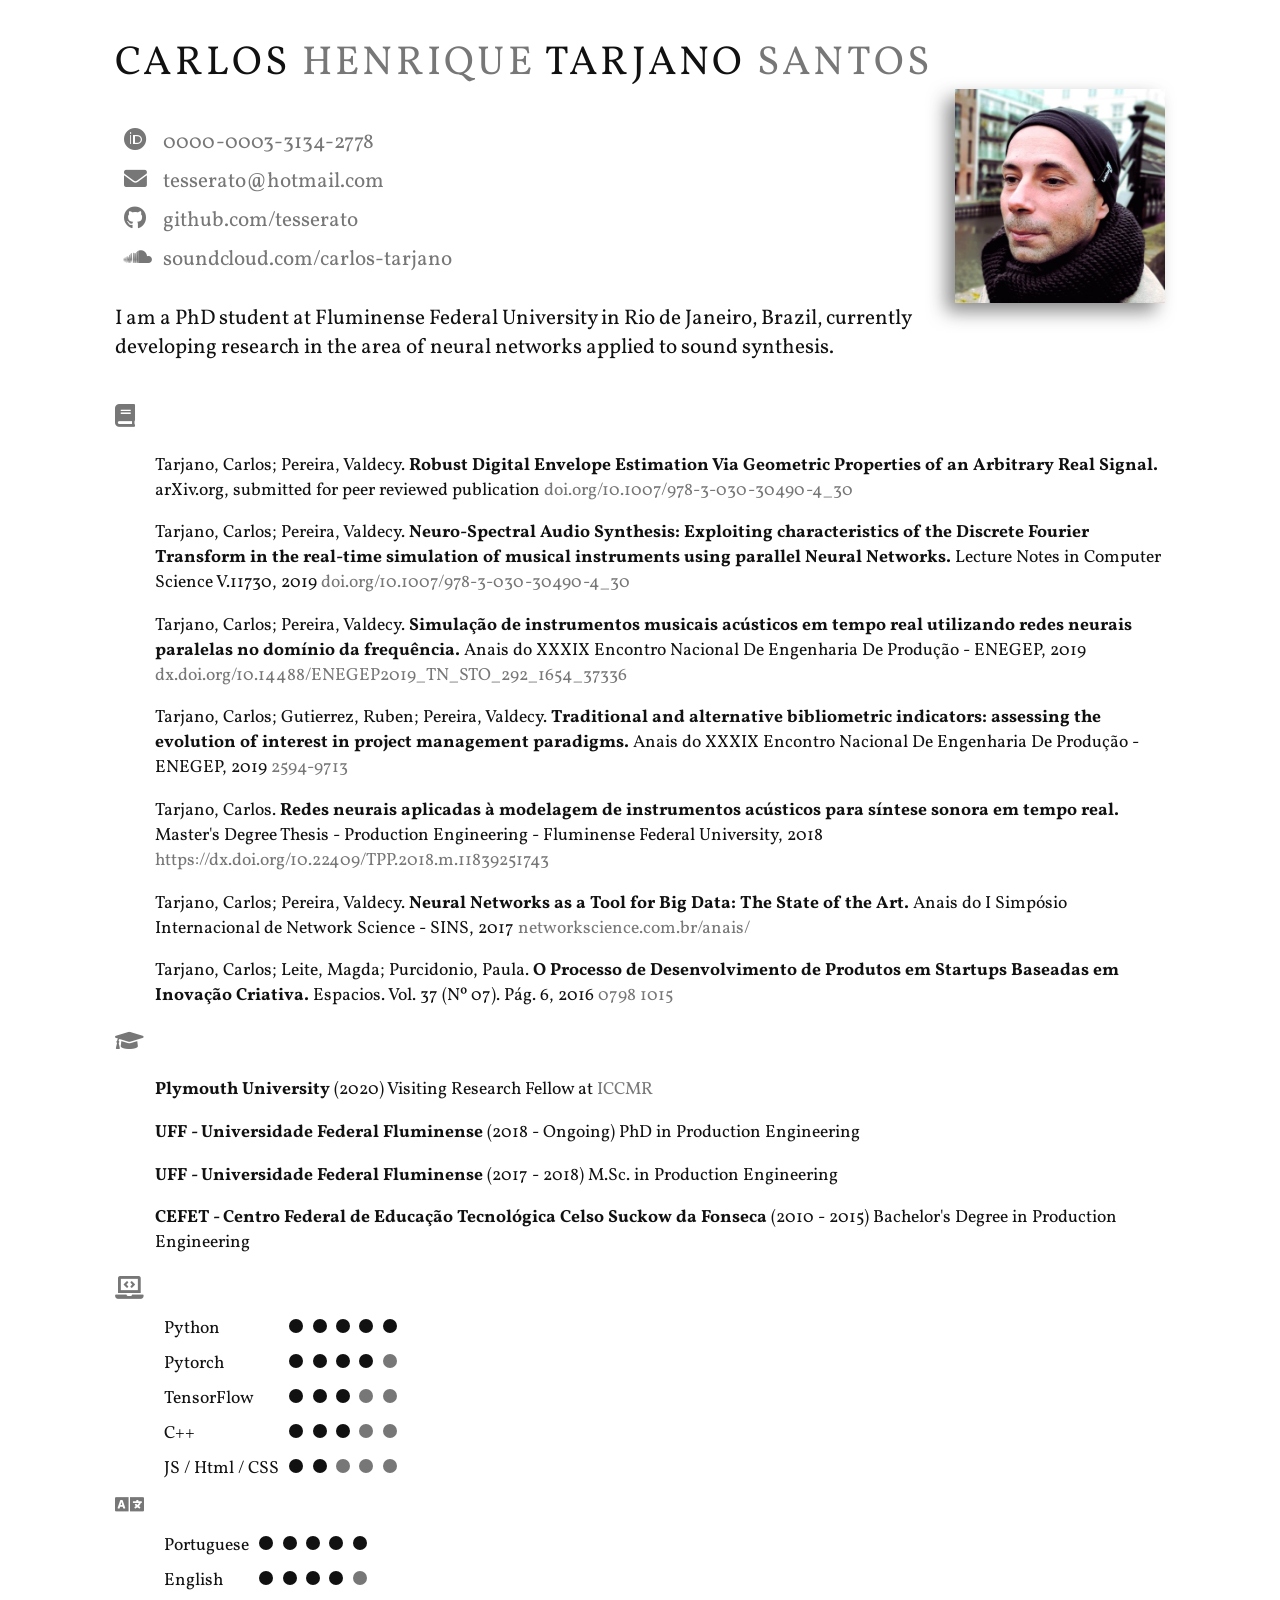
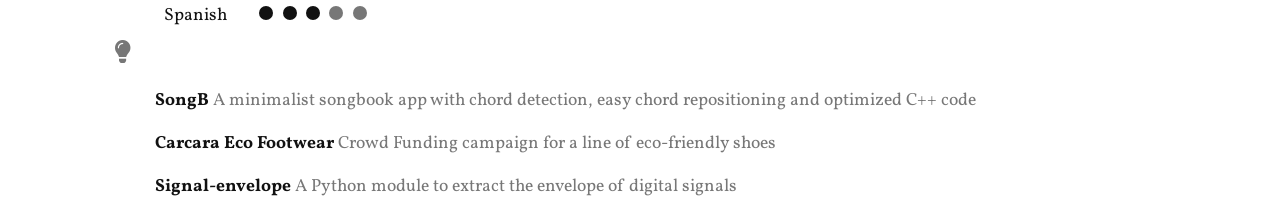
==== commit 7f729e4b: "dark theme" ====
--- a/index.html
+++ b/index.html
@@ -3,7 +3,7 @@
 <!--[if IE 7]>         <html class="no-js lt-ie9 lt-ie8"> <![endif]-->
 <!--[if IE 8]>         <html class="no-js lt-ie9"> <![endif]-->
 <meta name="viewport" content="width=device-width, initial-scale=1.0">
-<html class="no-js">
+<!-- <html class="no-js"> -->
 <!--<![endif]-->
 
 <head>
@@ -13,25 +13,14 @@
   <meta name="Carlos Tarjano Resume" content="Carlos Tarjano Resume">
   <meta name="viewport" content="width=device-width, initial-scale=1">
   <link rel="stylesheet" href="Resume.css">
-
-  <!-- <link href="https://fonts.googleapis.com/css2?family=Quicksand:wght@500&display=swap" rel="stylesheet"> -->
-  <!-- <link href="https://fonts.googleapis.com/css2?family=Josefin+Sans:wght@500&display=swap" rel="stylesheet"> -->
-  <!-- <link href="https://fonts.googleapis.com/css2?family=Bitter:wght@300;400&display=swap" rel="stylesheet"> -->
-  <!-- <link href="https://fonts.googleapis.com/css2?family=Comfortaa:wght@300;400&display=swap" rel="stylesheet"> -->
-  <!-- <link href="https://fonts.googleapis.com/css2?family=Merriweather+Sans:wght@300;400&display=swap" rel="stylesheet"> -->
   <link href="https://fonts.googleapis.com/css2?family=Vollkorn&display=swap" rel="stylesheet">
-
-
-
-
-
   <link rel="stylesheet" href="https://use.fontawesome.com/releases/v5.11.0/css/all.css">
 </head>
 
 <body>
   <div class="Top">
     <div class="Intro">
-      <h1 class="Shadow"><span class="MainName">CARLOS</span> HENRIQUE <span class="MainName">TARJANO</span> SANTOS</h1>
+      <h1 id="header" class="Shadow"><span class="MainName">CARLOS</span> HENRIQUE <span class="MainName">TARJANO</span> SANTOS</h1>
       <table>
         <tr>
           <td><i class="fab fa-orcid"></i></td>
@@ -274,7 +263,7 @@
     </dd>
 
     </div>
-    <!-- <script src="" async defer></script> -->
+    <script src="Resume.js" async defer></script>
 </body>
 
 </html>
--- a/Resume.css
+++ b/Resume.css
@@ -1,8 +1,15 @@
-:root {
+/* :root {
   --background-color: white;
   --font_color_dark:rgb(17, 17, 17);
   --font_color_light:rgb(119, 119, 119);
   --shadow: rgba(119, 119, 119, 0.877);
+} */
+
+html {
+  --background-color:rgb(36, 34, 34) ;
+  --font_color_dark:white;
+  --font_color_light:rgb(192, 192, 192);
+  --shadow: rgba(0, 0, 0, 0.877);
 }
 
 
@@ -13,8 +20,8 @@
 
 body{
   background-color:var(--background-color);
-  margin-left: 13%;
-  margin-right:13%;
+  margin-left: 9%;
+  margin-right:9%;
 
   /* font-family: 'Quicksand', sans-serif; */
   /* font-family: 'Josefin Sans', sans-serif; */
@@ -66,7 +73,7 @@
   margin: auto;
   height: 20%;
   width: 20%;
-  box-shadow: -0.5em 0.5em 1em var(--font_color_light);
+  box-shadow: -0.5em 0.5em 1em var(--shadow);
   transition: all .8s ease-in-out;
 
 }
@@ -90,7 +97,7 @@
 
 .Shadow:hover{
   /* background-color: var(--highlight); */
-  text-shadow: -0.04em 0.04em 0.04em var(--font_color_light);
+  text-shadow: -0.04em 0.04em 0.04em var(--shadow);
 }
 
 i{
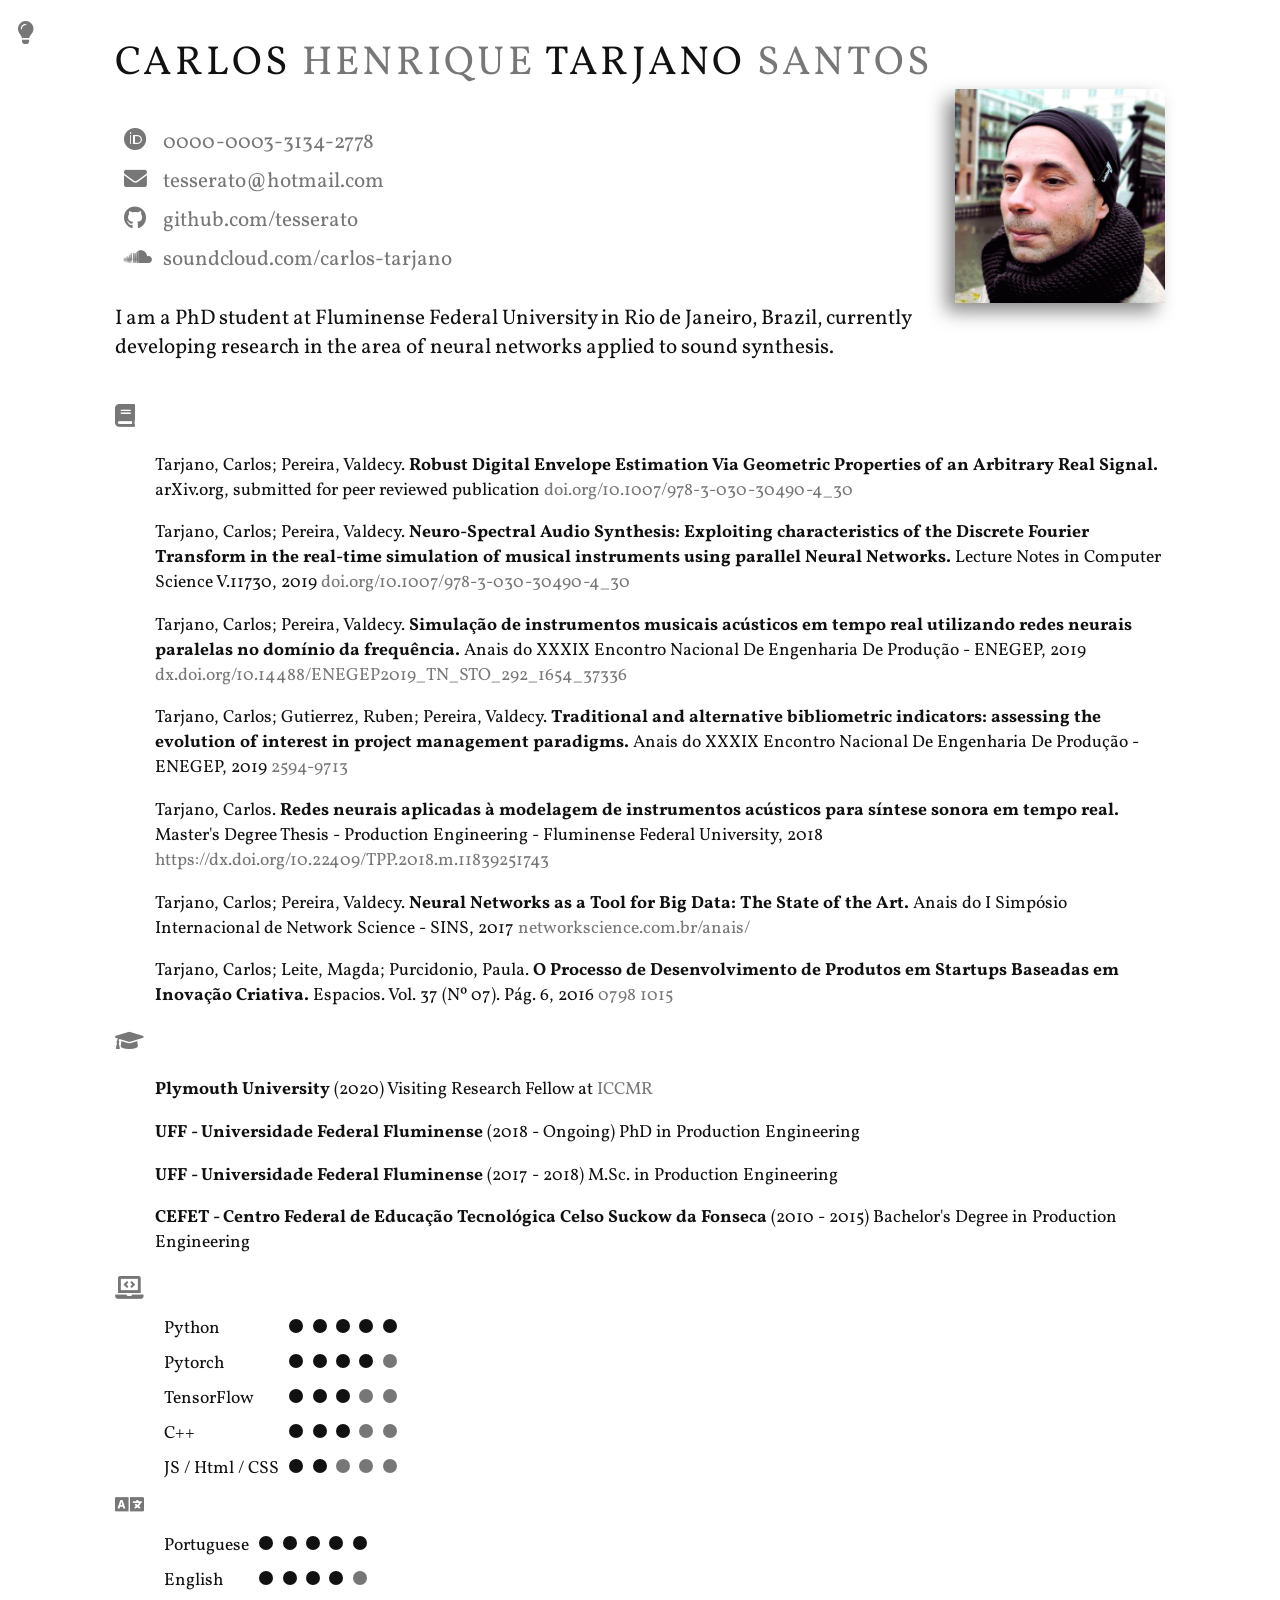
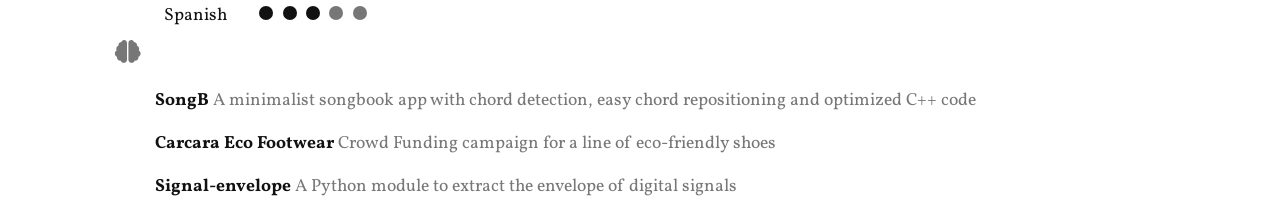
==== commit aa08f788: "refined dark theme" ====
--- a/index.html
+++ b/index.html
@@ -17,10 +17,14 @@
   <link rel="stylesheet" href="https://use.fontawesome.com/releases/v5.11.0/css/all.css">
 </head>
 
-<body>
+<body style = "display:none;">
+  <div class="Switch" id="toggle" >
+    <i class="fas fa-lightbulb"></i>
+    <span class="Explanations">CLICK HERE TO CHANGE THEME</span>
+  </div>
   <div class="Top">
     <div class="Intro">
-      <h1 id="header" class="Shadow"><span class="MainName">CARLOS</span> HENRIQUE <span class="MainName">TARJANO</span> SANTOS</h1>
+      <h1 class="Shadow"><span class="MainName">CARLOS</span> HENRIQUE <span class="MainName">TARJANO</span> SANTOS</h1>
       <table>
         <tr>
           <td><i class="fab fa-orcid"></i></td>
@@ -237,7 +241,7 @@
     </dd>
 
 
-    <dt><i class="fas fa-lightbulb"></i><span class="Explanations">PROJECTS</span></dt>
+    <dt><i class="fas fa-brain"></i><span class="Explanations">PROJECTS</span></dt>
     <dd>
       <p class="Shadow">
         <strong> SongB </strong>
--- a/Resume.css
+++ b/Resume.css
@@ -1,15 +1,16 @@
-/* :root {
+html {
   --background-color: white;
   --font_color_dark:rgb(17, 17, 17);
   --font_color_light:rgb(119, 119, 119);
   --shadow: rgba(119, 119, 119, 0.877);
-} */
+}
 
-html {
-  --background-color:rgb(36, 34, 34) ;
-  --font_color_dark:white;
-  --font_color_light:rgb(192, 192, 192);
-  --shadow: rgba(0, 0, 0, 0.877);
+.Switch{
+  position: fixed; /*change to fixed*/
+  left: 1em;
+  top: 1em;
+  /* display: inline; */
+  width: 90%;
 }
 
 
@@ -19,19 +20,14 @@
 }
 
 body{
+  display:block !important;
   background-color:var(--background-color);
   margin-left: 9%;
   margin-right:9%;
-
-  /* font-family: 'Quicksand', sans-serif; */
-  /* font-family: 'Josefin Sans', sans-serif; */
-  /* font-family: 'Bitter', serif; */
-  /* font-family: 'Comfortaa', cursive; */
-  /* font-family: 'Merriweather Sans', sans-serif; */
   font-family: 'Vollkorn', serif;
-
   font-size: 1.1em;
   color:var(--font_color_dark);
+  transition: all .5s ease-in-out;
 }
 
 h1{
@@ -75,7 +71,6 @@
   width: 20%;
   box-shadow: -0.5em 0.5em 1em var(--shadow);
   transition: all .8s ease-in-out;
-
 }
 
 img:hover{
@@ -110,6 +105,7 @@
 i:hover {
   transform: rotate(360deg);
 }
+
 
 a {
   color:var(--font_color_light);
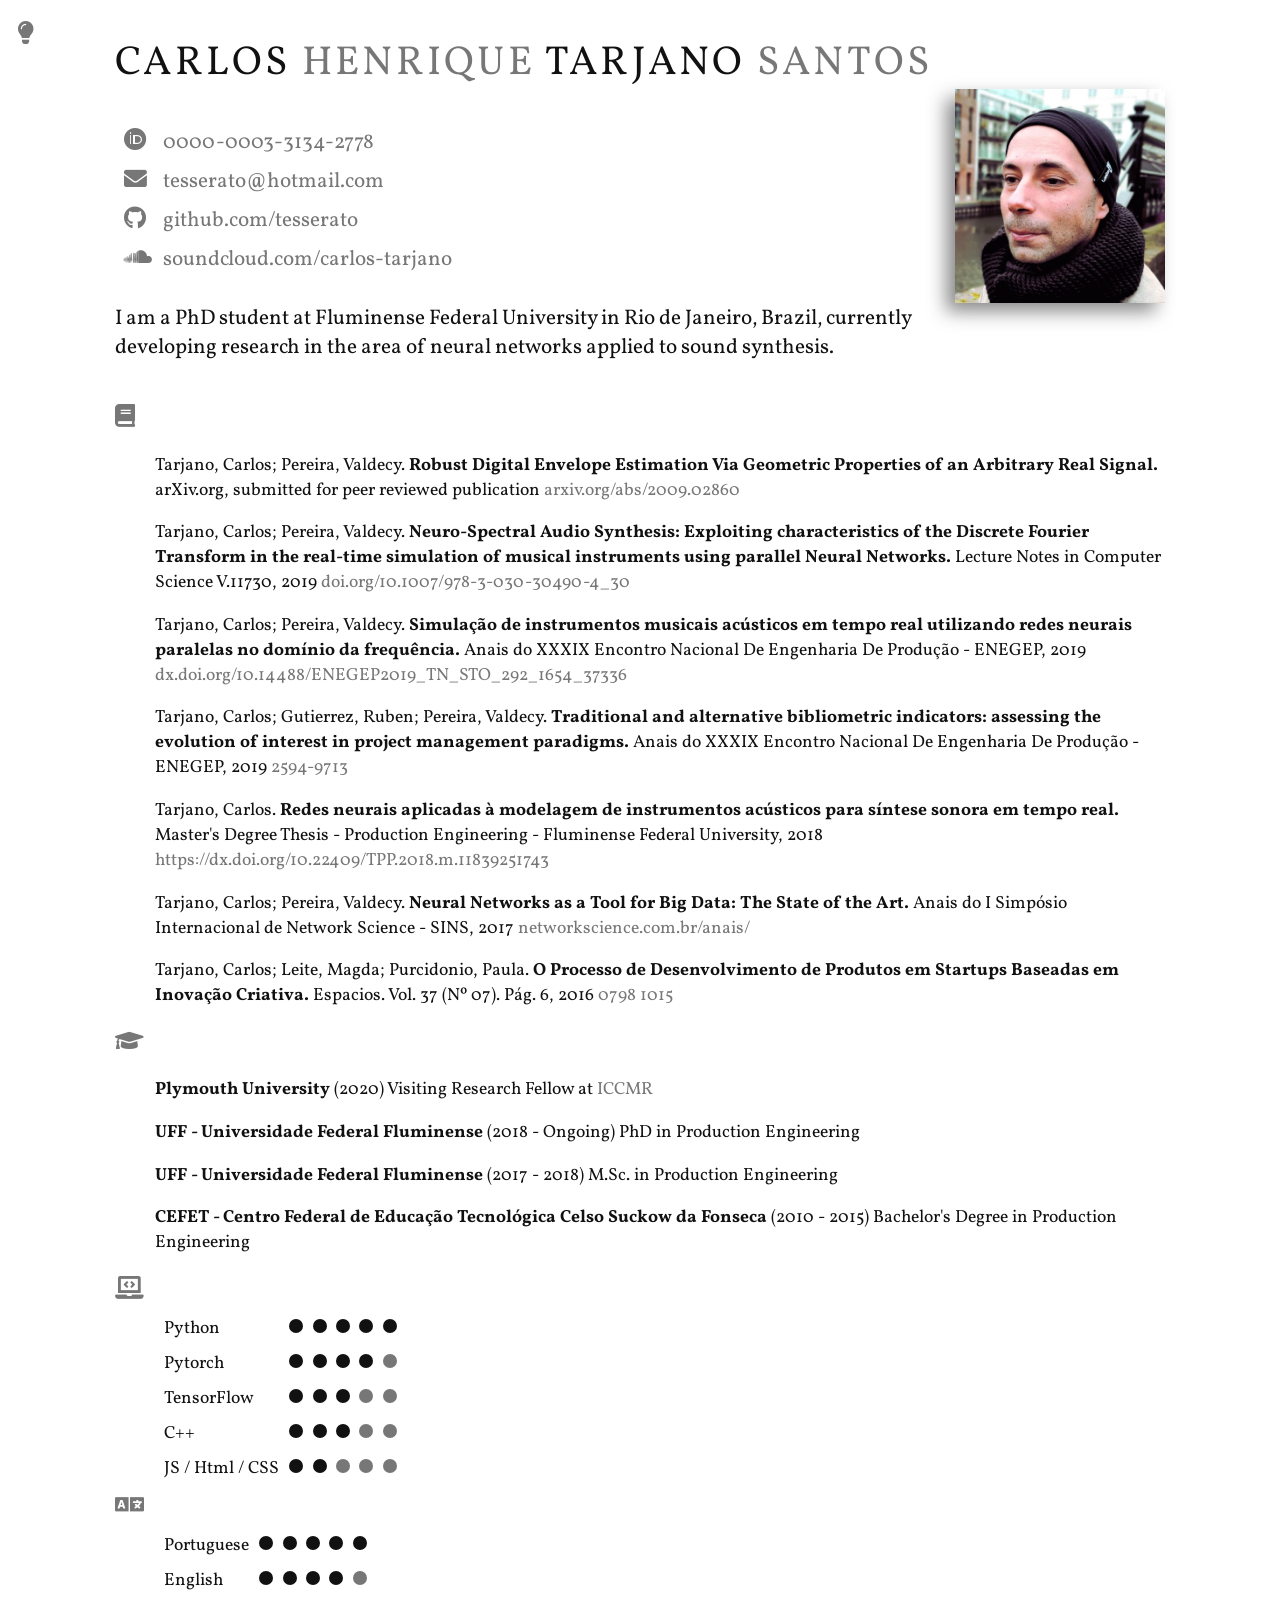
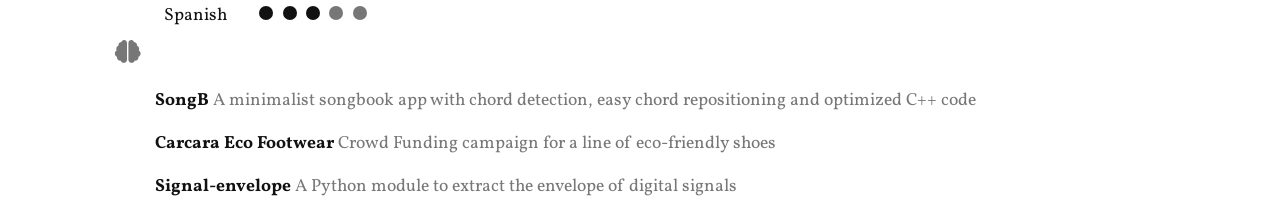
==== commit a198e807: "fized arxiv link" ====
--- a/index.html
+++ b/index.html
@@ -61,7 +61,7 @@
         </strong>
         arXiv.org, submitted for peer reviewed publication
         <a href="https://arxiv.org/abs/2009.02860" target="_blank"
-          target="_blank">doi.org/10.1007/978-3-030-30490-4_30</a>
+          target="_blank">arxiv.org/abs/2009.02860</a>
       </p>
     </dd>
 
